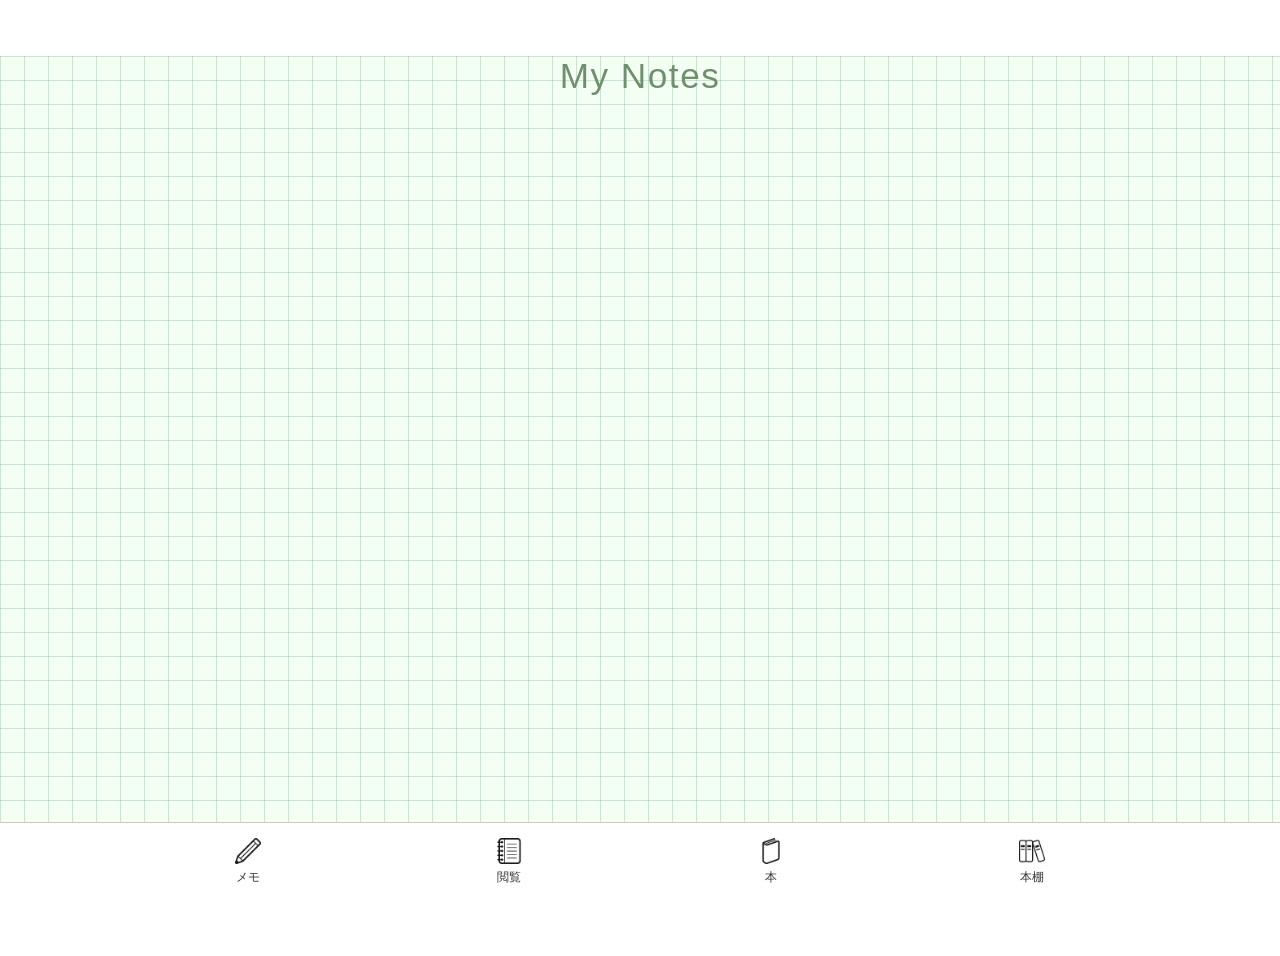
==== index.html @ 9541ea42 "Update links and paths in index.html" ====
<!DOCTYPE html>
<html lang="ja">

<head>
    <meta charset="UTF-8">
    <link rel="apple-touch-icon" href="../images/icon-180.png">
    <meta name="apple-mobile-web-app-capable" content="yes">
    <meta name="mobile-web-app-capable" content="yes">
    <meta name="apple-mobile-web-app-status-bar-style" content="black">
    <meta name="theme-color" content="#ff9500">
    <meta name="description" content="いつでも簡単に書き込める">
    <link
        href="https://fonts.googleapis.com/css2?family=Noto+Serif+JP:wght@400;600&family=Shippori+Mincho:wght@400;600&display=swap"
        rel="stylesheet">
    <meta name="viewport" content="width=device-width, initial-scale=1.0">
    <link rel="manifest" href="/manifest.json">
    <link rel="stylesheet" href="../css/style.css">
</head>

<body>
    <main class="home">
        <h1 class="home-title">My Notes</h1>
    </main>    

        <!-- 下ナビゲーションバー -->
        <nav class="bottom-nav">
            <a href="../main/memo.html" class="nav-item">
                <img src="../images/icon_121241_64.png" class="nav-icon">
                <span>メモ</span>
            </a>

            <a href="../main/view.html" class="nav-item">
                <img src="../images/icon_119321_64.png" class="nav-icon">
                <span>閲覧</span>
            </a>

            <a href="../main/books.html" class="nav-item">
                <img src="../images/icon_112381_64.png" class="nav-icon">
                <span>本</span>
            </a>

            <a href="../main/books_shelf.html" class="nav-item">
                <img src="../images/icon_131241_64.png" class="nav-icon">
                <span>本棚</span>
            </a>
        </nav>

<script src="/move/script.js"></script>
<script>
if ("serviceWorker" in navigator) {
  window.addEventListener("load", () => {
    navigator.serviceWorker.register("/service-worker.js")
      .then(reg => console.log("SW registered:", reg.scope))
      .catch(err => console.error("SW failed:", err));
  });
}
</script>

</body>

</html>
---- css/style.css ----
@charset "utf-8";
*,
::before,
::after {
    padding: 0;
    margin: 0;
    box-sizing: border-box;
}
ul,
li {
    list-style: none;
}
a {
    color: inherit;
    text-decoration: none;
    cursor: pointer;
}

html, body {
    height: 100%;
    overflow: hidden;
}

/* トップページ用背景（緑の方眼ノート） */
.home {
    height: 100dvh;
    padding-bottom: 3.5rem;
    background-color: #F4FFF4; /* ごく薄いグリーンベース */

    background-image:
        repeating-linear-gradient(
            to bottom,
            rgba(120, 180, 140, 0.35) 0px,
            rgba(120, 180, 140, 0.35) 1px,
            transparent 1px,
            transparent 24px
        ),
        repeating-linear-gradient(
            to right,
            rgba(120, 180, 140, 0.35) 0px,
            rgba(120, 180, 140, 0.35) 1px,
            transparent 1px,
            transparent 24px
        );
}

/* タイトル（My Notes） */
.home-title {
    text-align: center;
    margin-top: 3.5rem;        /* 余白を多めにして静けさを出す */
    font-size: 2.2rem;         /* 大きすぎず上品 */
    font-weight: 300;          /* Apple風の細めフォント */
    letter-spacing: 1.5px;     /* 少し広めで余白感を演出 */
    color: #6F8F6F;            /* 緑背景と相性の良い“深いグリーンブラウン” */
    font-family: "Helvetica Neue", "Yu Gothic", sans-serif;
}

/* 下ナビゲーションバー全体 */
.bottom-nav {
    position: fixed;
    bottom: 0;
    left: 0;
    right: 0;

    display: flex;
    justify-content: space-evenly; /* 4つを均等配置 */
    padding: 0.9rem 0;

    background: #ffffff;
    border-top: 1px solid #D8C7B3;
}

/* 各ナビアイテム（縦並び） */
.nav-item {
    display: flex;
    flex-direction: column; /* アイコン → テキストの縦並び */
    align-items: center;
    text-decoration: none;
    color: #333; /* タイトルと合わせた深いグリーン */
    font-size: 0.8rem;
}

.nav-item span {
    font-family: "YuMincho", serif;
    font-size: 12px;
}
/* アイコン */
.nav-icon {
    width: 26px;
    height: 26px;
    margin-bottom: 0.3rem;
    opacity: 0.9;
}

/* ホバー時（少し薄く） */
.nav-item:hover {
    opacity: 0.6;
}

.nav-item.active {
    color: #4F6F4F;
    opacity: 1;
}

@media (max-width: 480px) {
    .home-title {
        margin-top: 2rem;
        font-size: 1.8rem;
        letter-spacing: 1.2px;
    }
        .bottom-nav {
        padding: 0.8rem 0;
    }

    .nav-icon {
        width: 28px;
        height: 28px;
    }

    .nav-item {
        font-size: 0.75rem;
    }
       .home {
        padding-bottom: 4.5rem; /* bottom-navぶんの余白を確保 */
    }
}
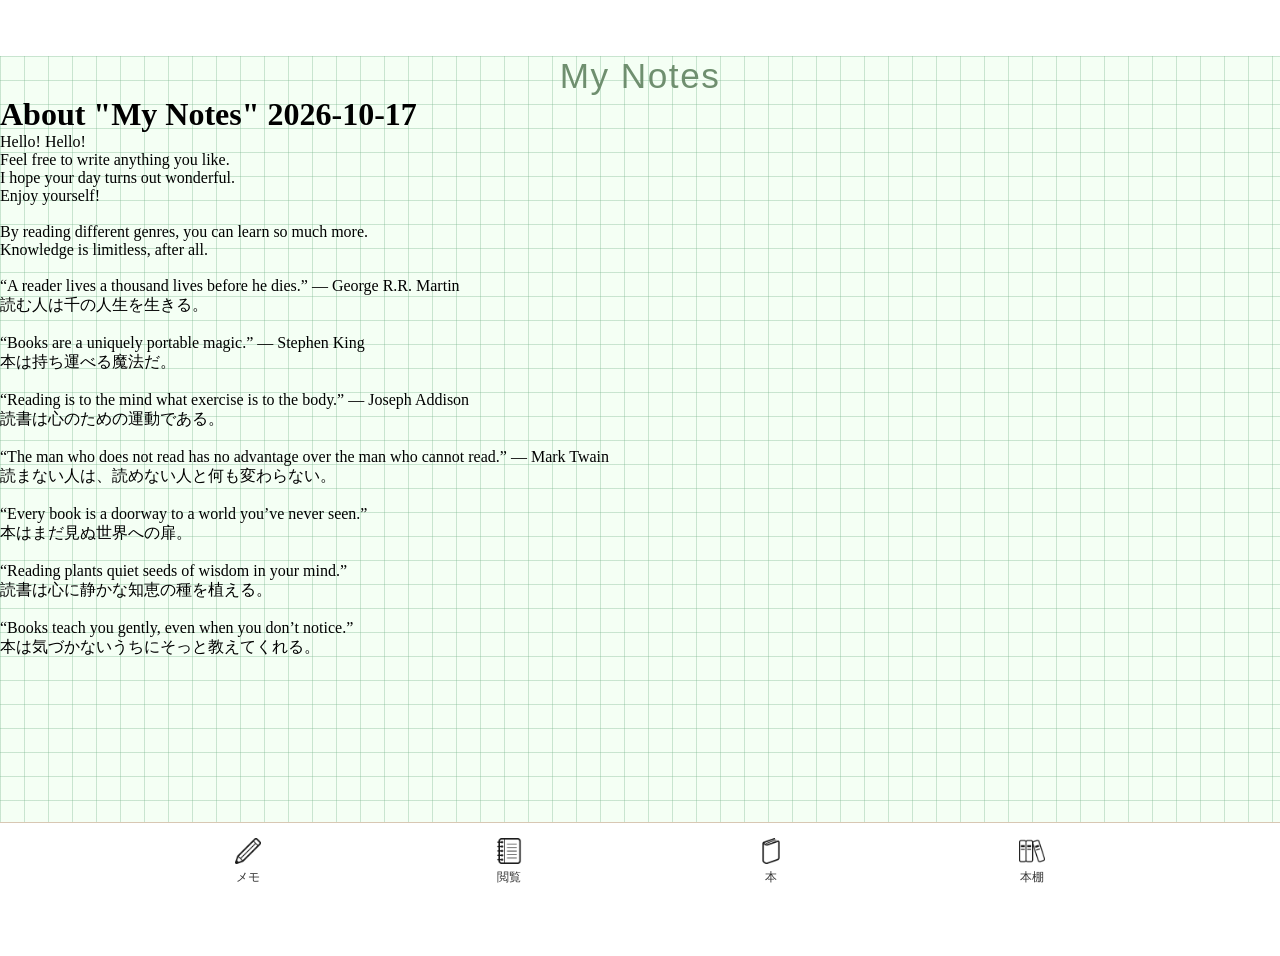
==== commit 3176aa30: "Add About section with quotes to index.html Added an 'About' section with quotes and descriptions to" ====
--- a/index.html
+++ b/index.html
@@ -3,7 +3,7 @@
 
 <head>
     <meta charset="UTF-8">
-    <link rel="apple-touch-icon" href="../images/icon-180.png">
+    <link rel="apple-touch-icon" href="images/icon-180.png">
     <meta name="apple-mobile-web-app-capable" content="yes">
     <meta name="mobile-web-app-capable" content="yes">
     <meta name="apple-mobile-web-app-status-bar-style" content="black">
@@ -13,43 +13,77 @@
         href="https://fonts.googleapis.com/css2?family=Noto+Serif+JP:wght@400;600&family=Shippori+Mincho:wght@400;600&display=swap"
         rel="stylesheet">
     <meta name="viewport" content="width=device-width, initial-scale=1.0">
-    <link rel="manifest" href="/manifest.json">
-    <link rel="stylesheet" href="../css/style.css">
+    <link rel="manifest" href="manifest.json">
+    <link rel="stylesheet" href="css/style.css">
 </head>
 
 <body>
     <main class="home">
         <h1 class="home-title">My Notes</h1>
+                <div class="about-wrapper">
+            <h1 class="sub-title">About "My Notes" 2026-10-17</h1>
+
+            <div class="about-text">
+                Hello! Hello!<br>
+                Feel free to write anything you like.<br>
+                I hope your day turns out wonderful.<br>
+                Enjoy yourself!<br><br>
+
+                By reading different genres, you can learn so much more.<br>
+                Knowledge is limitless, after all.<br><br>
+
+                “A reader lives a thousand lives before he dies.” — George R.R. Martin<br>
+                読む人は千の人生を生きる。<br><br>
+
+                “Books are a uniquely portable magic.” — Stephen King<br>
+                本は持ち運べる魔法だ。<br><br>
+
+                “Reading is to the mind what exercise is to the body.” — Joseph Addison<br>
+                読書は心のための運動である。<br><br>
+
+                “The man who does not read has no advantage over the man who cannot read.” — Mark Twain<br>
+                読まない人は、読めない人と何も変わらない。<br><br>
+
+                “Every book is a doorway to a world you’ve never seen.”<br>
+                本はまだ見ぬ世界への扉。<br><br>
+
+                “Reading plants quiet seeds of wisdom in your mind.”<br>
+                読書は心に静かな知恵の種を植える。<br><br>
+
+                “Books teach you gently, even when you don’t notice.”<br>
+                本は気づかないうちにそっと教えてくれる。
+            </div>
+        </div>
     </main>    
 
         <!-- 下ナビゲーションバー -->
         <nav class="bottom-nav">
-            <a href="../main/memo.html" class="nav-item">
-                <img src="../images/icon_121241_64.png" class="nav-icon">
+            <a href="main/memo.html" class="nav-item">
+                <img src="images/icon_121241_64.png" class="nav-icon">
                 <span>メモ</span>
             </a>
 
-            <a href="../main/view.html" class="nav-item">
-                <img src="../images/icon_119321_64.png" class="nav-icon">
+            <a href="main/view.html" class="nav-item">
+                <img src="images/icon_119321_64.png" class="nav-icon">
                 <span>閲覧</span>
             </a>
 
-            <a href="../main/books.html" class="nav-item">
-                <img src="../images/icon_112381_64.png" class="nav-icon">
+            <a href="main/books.html" class="nav-item">
+                <img src="images/icon_112381_64.png" class="nav-icon">
                 <span>本</span>
             </a>
 
-            <a href="../main/books_shelf.html" class="nav-item">
-                <img src="../images/icon_131241_64.png" class="nav-icon">
+            <a href="main/books_shelf.html" class="nav-item">
+                <img src="images/icon_131241_64.png" class="nav-icon">
                 <span>本棚</span>
             </a>
         </nav>
 
-<script src="/move/script.js"></script>
+<script src="move/script.js"></script>
 <script>
 if ("serviceWorker" in navigator) {
   window.addEventListener("load", () => {
-    navigator.serviceWorker.register("/service-worker.js")
+    navigator.serviceWorker.register("../service-worker.js")
       .then(reg => console.log("SW registered:", reg.scope))
       .catch(err => console.error("SW failed:", err));
   });
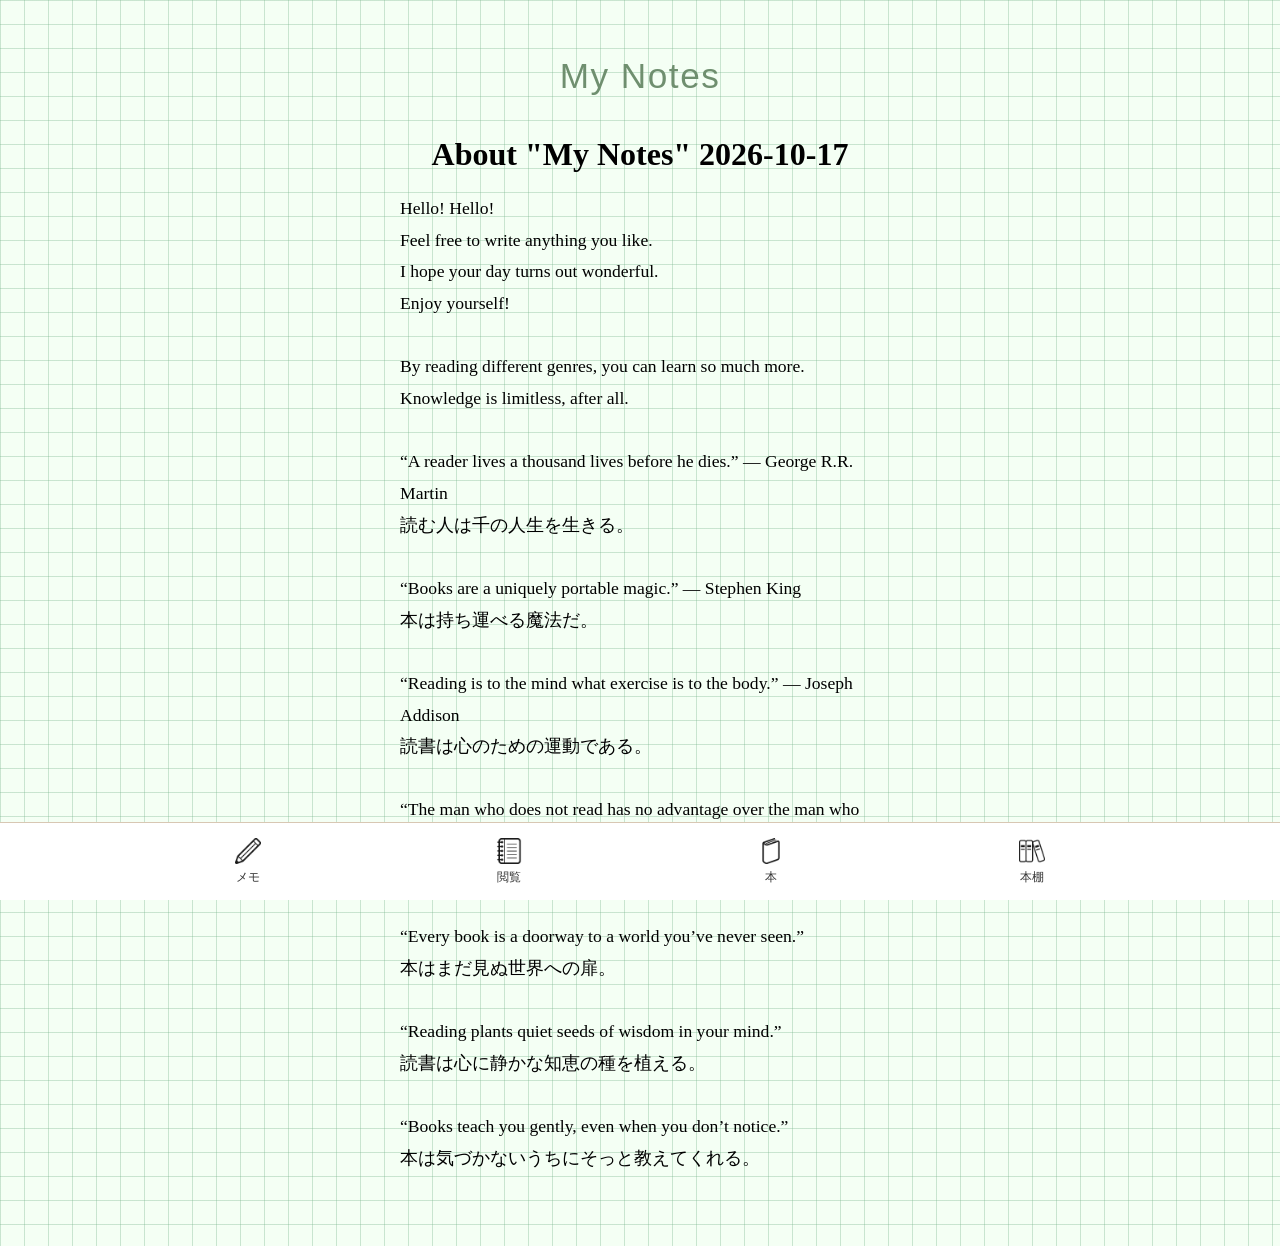
==== commit 76c4deca: "Update index.html with new icon and content" ====
--- a/index.html
+++ b/index.html
@@ -3,7 +3,7 @@
 
 <head>
     <meta charset="UTF-8">
-    <link rel="apple-touch-icon" href="images/icon-180.png">
+    <link rel="apple-touch-icon" href="Mynotes-icon.png">
     <meta name="apple-mobile-web-app-capable" content="yes">
     <meta name="mobile-web-app-capable" content="yes">
     <meta name="apple-mobile-web-app-status-bar-style" content="black">
--- a/css/style.css
+++ b/css/style.css
@@ -17,14 +17,14 @@
 }
 
 html, body {
-    height: 100%;
-    overflow: hidden;
+    height: auto;
+    overflow: auto;
+    overflow-x: hidden;
 }
 
 /* トップページ用背景（緑の方眼ノート） */
-.home {
-    height: 100dvh;
-    padding-bottom: 3.5rem;
+body {
+    height: auto;
     background-color: #F4FFF4; /* ごく薄いグリーンベース */
 
     background-image:
@@ -42,6 +42,9 @@
             transparent 1px,
             transparent 24px
         );
+     overflow-y: auto;    /* ← スクロール許可 */
+    padding-bottom: 4.5rem; /* 下ナビに隠れないよう余白 */
+    overflow-x: hidden;
 }
 
 /* タイトル（My Notes） */
@@ -55,6 +58,27 @@
     font-family: "Helvetica Neue", "Yu Gothic", sans-serif;
 }
 
+.about-wrapper {
+    display: flex;
+    flex-direction: column;
+    align-items: center; /* 全体を中央に配置 */
+    width: 100%;
+    margin-top: 40px;
+}
+
+.sub-title {
+    text-align: center; /* タイトルは中央揃え */
+    margin-bottom: 20px;
+}
+
+.about-text {
+    text-align: left; /* 行頭を左揃え */
+    max-width: 480px; /* 中央にまとまる幅 */
+    line-height: 1.8;
+    font-size: 1.1rem;
+    width: 100%;
+    word-break: break-word;
+}
 /* 下ナビゲーションバー全体 */
 .bottom-nav {
     position: fixed;
@@ -68,6 +92,9 @@
 
     background: #ffffff;
     border-top: 1px solid #D8C7B3;
+    width: 100%;
+    max-width: 100%;
+    overflow-x: hidden;
 }
 
 /* 各ナビアイテム（縦並び） */
@@ -123,4 +150,14 @@
        .home {
         padding-bottom: 4.5rem; /* bottom-navぶんの余白を確保 */
     }
+
+           .sub-title {
+        font-size: 1.3rem;
+    }
+
+    .about-text {
+        font-size: 1rem;
+        line-height: 1.7;
+        padding: 0 10px; /* 画面端にくっつかないように余白 */
+    }
 }
